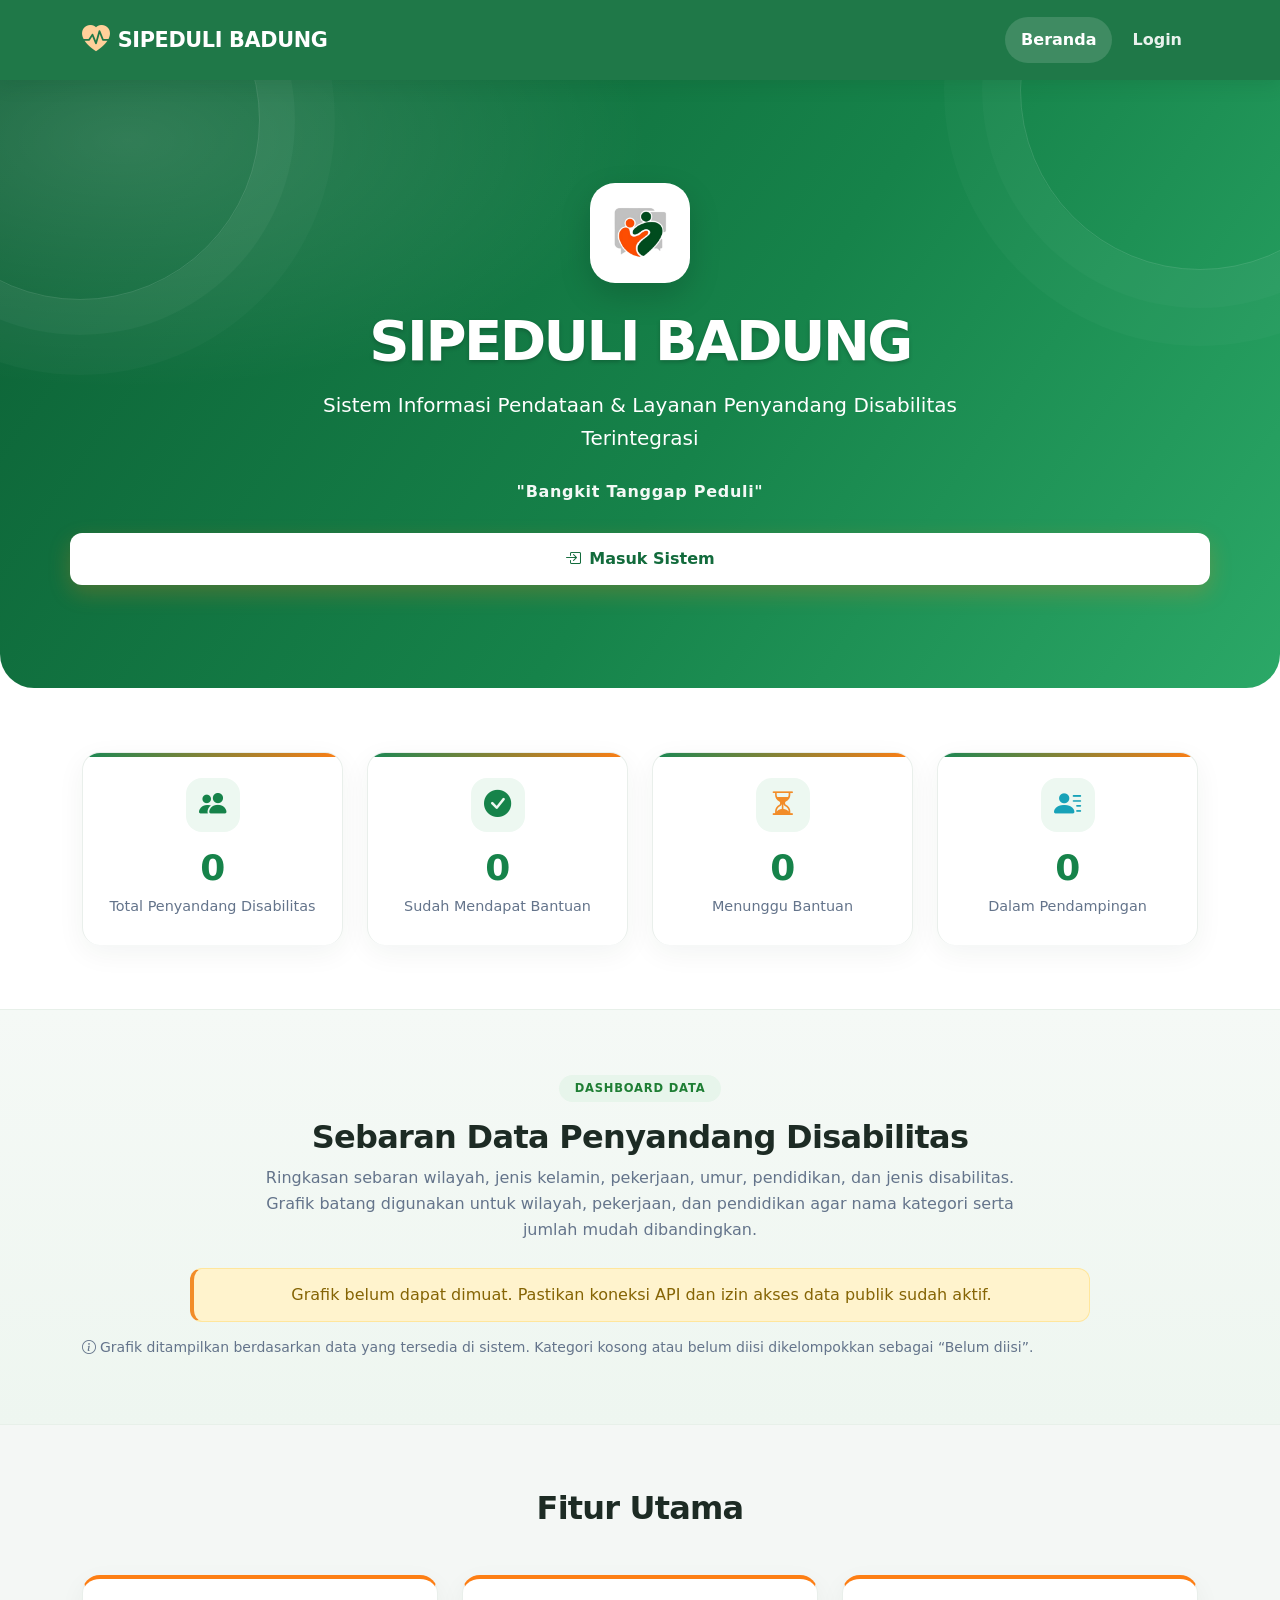
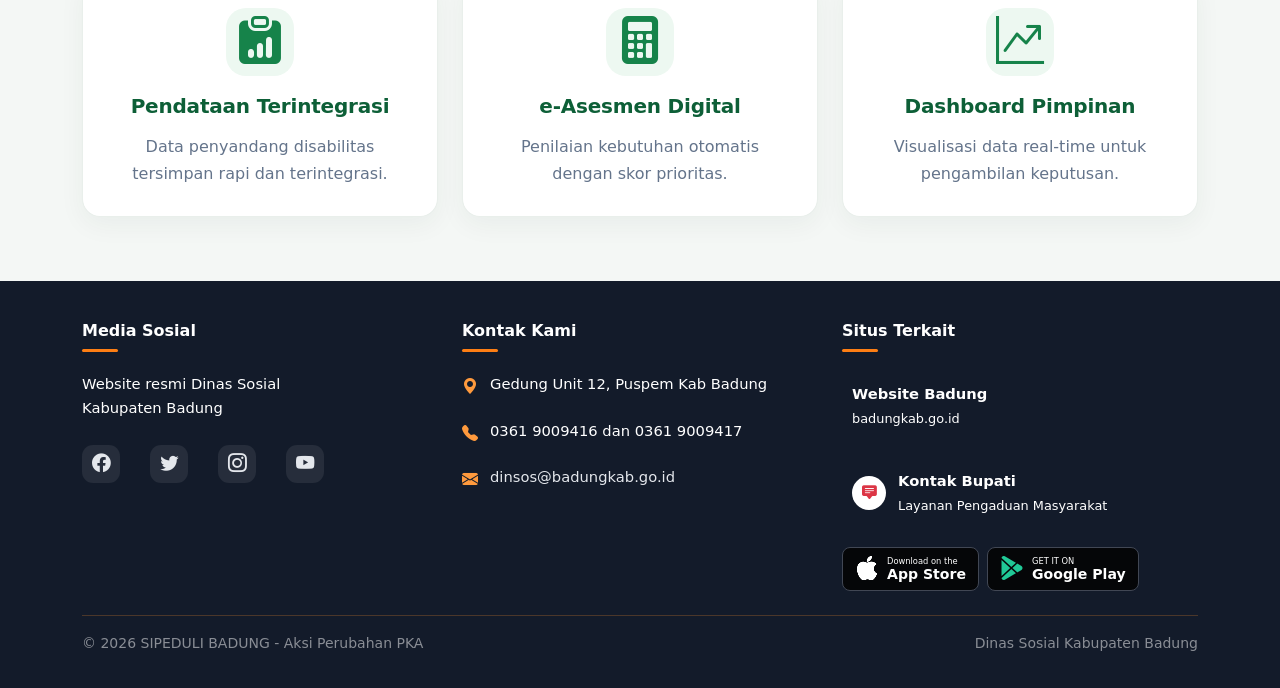
==== index.html @ a9577198 "Add files via upload" ====
<!DOCTYPE html>
<html lang="id">
<head>
    <meta charset="UTF-8">
    <meta name="viewport" content="width=device-width, initial-scale=1.0">
    <title>SIPEDULI BADUNG - Beranda</title>
    <link href="https://cdn.jsdelivr.net/npm/bootstrap@5.3.0/dist/css/bootstrap.min.css" rel="stylesheet">
    <link href="https://cdn.jsdelivr.net/npm/bootstrap-icons@1.10.5/font/bootstrap-icons.css" rel="stylesheet">
    <link href="assets/css/style.css" rel="stylesheet">
    <style>
        .navbar { background-color: var(--primary-green) !important; padding: 15px 0; }
        .navbar-brand { font-weight: 700; color: white !important; font-size: 1.3rem; }
        .nav-link { color: rgba(255,255,255,0.9) !important; font-weight: 500; }
        .nav-link:hover { color: var(--primary-orange) !important; }
        .hero-section {
            background: linear-gradient(135deg, var(--primary-green) 0%, #20c997 100%);
            color: white; padding: 80px 0; border-bottom-right-radius: 50px; border-bottom-left-radius: 50px;
        }
        .hero-title { font-size: 2.5rem; font-weight: 800; text-shadow: 0 2px 4px rgba(0,0,0,0.1); }
        .btn-login-hero {
            background-color: var(--primary-orange); color: white; border: none;
            padding: 12px 35px; border-radius: 30px; font-weight: 700; font-size: 1.1rem;
            transition: all 0.3s ease; box-shadow: 0 4px 10px rgba(253, 126, 20, 0.3);
        }
        .btn-login-hero:hover {
            background-color: var(--dark-orange); transform: translateY(-3px);
            color: white; box-shadow: 0 8px 15px rgba(253, 126, 20, 0.4);
        }
        .stat-card {
            background: white; border-radius: 15px; padding: 30px 20px; text-align: center;
            box-shadow: 0 5px 20px rgba(0,0,0,0.05); transition: transform 0.3s ease;
            border-bottom: 4px solid var(--primary-green); height: 100%;
        }
        .stat-card:hover { transform: translateY(-5px); box-shadow: 0 10px 25px rgba(0,0,0,0.1); }
        .stat-icon { font-size: 2.5rem; margin-bottom: 15px; }
        .stat-number { font-size: 2rem; font-weight: 800; margin-bottom: 5px; }
        .stat-label { color: #6c757d; font-size: 0.9rem; font-weight: 500; }
        .feature-card {
            background: white; border-radius: 15px; padding: 30px; text-align: center;
            box-shadow: 0 5px 15px rgba(0,0,0,0.05); height: 100%;
            border-top: 5px solid var(--primary-orange); transition: transform 0.3s ease;
        }
        .feature-card:hover { transform: translateY(-5px); }
        .feature-icon { font-size: 3rem; color: var(--primary-green); margin-bottom: 20px; }
        .feature-title { font-weight: 700; color: var(--dark-green); margin-bottom: 15px; }
        footer { background-color: #151b27; color: #f8f9fa; padding: 34px 0 26px; text-align: left; }
        .site-footer h6 { font-weight: 800; font-size: 1rem; margin-bottom: 1.6rem; }
        .site-footer p, .site-footer a { color: #e4e7ec; font-size: .92rem; text-decoration: none; }
        .site-footer a:hover { color: #fd7e14; }
        .footer-social { display: flex; gap: 22px; align-items: center; margin-top: 24px; }
        .footer-social a { font-size: 1.15rem; }
        .footer-contact { display: flex; gap: 14px; align-items: flex-start; margin-bottom: 18px; }
        .footer-contact i { font-size: 1rem; min-width: 16px; margin-top: 2px; }
        .footer-related { display: flex; gap: 12px; align-items: center; margin-bottom: 18px; }
        .footer-related img { width: 34px; height: 34px; border-radius: 50%; object-fit: contain; background: white; }
        .footer-related strong { display: block; color: white; }
        .footer-related small { color: #d6d9df; }
        .store-badges { display: flex; gap: 8px; flex-wrap: wrap; margin-top: 20px; }
        .store-badge { display: inline-flex; align-items: center; gap: 8px; background: #050608; color: white !important; border-radius: 5px; padding: 7px 12px; line-height: 1.05; }
        .store-badge i { font-size: 1.5rem; }
        .store-badge small { display: block; font-size: .52rem; }
        .store-badge strong { font-size: .88rem; }
        @media (max-width: 767.98px) { .site-footer h6 { margin-bottom: 1rem; } .site-footer .footer-column { margin-bottom: 26px; } }

        /* Polesan visual landing page */
        :root { scroll-behavior: smooth; }
        body { background:#fff; color:#263238; font-family: Inter, "Segoe UI", system-ui, -apple-system, sans-serif; }
        .navbar { padding:12px 0; background:rgba(24,116,67,.97)!important; backdrop-filter: blur(12px); }
        .navbar .container { gap:1rem; }
        .navbar-brand { letter-spacing:-.35px; }
        .navbar .nav-link { border-radius:999px; padding:.6rem 1rem!important; transition:background .2s ease,color .2s ease; }
        .navbar .nav-link:hover,.navbar .nav-link.active { background:rgba(255,255,255,.14); color:#fff!important; }
        .hero-section { position:relative; isolation:isolate; overflow:hidden; padding:clamp(58px,8vw,100px) 0; border-radius:0 0 34px 34px; background:radial-gradient(circle at 12% 15%,rgba(255,255,255,.17),transparent 27%),radial-gradient(circle at 90% 80%,rgba(255,255,255,.13),transparent 24%),linear-gradient(125deg,#146c43 0%,#198754 52%,#24b886 100%); }
        .hero-section:after { content:""; position:absolute; z-index:-1; width:360px;height:360px;border:1px solid rgba(255,255,255,.13);border-radius:50%;right:-120px;top:-140px;box-shadow:0 0 0 35px rgba(255,255,255,.035),0 0 0 75px rgba(255,255,255,.025); }
        .hero-section .row { display:flex; flex-direction:column; align-items:center; }
        .hero-section img { width:100px!important;height:100px!important;object-fit:contain;background:#fff;border-radius:25px;padding:10px;box-shadow:0 12px 32px rgba(0,0,0,.16);margin-bottom:22px; }
        .hero-title { font-size:clamp(2rem,4.3vw,3.35rem);letter-spacing:-1.3px;line-height:1.12;margin-bottom:14px; }
        .hero-section .lead { max-width:720px;font-size:clamp(1rem,2vw,1.25rem);color:rgba(255,255,255,.92);margin-left:auto;margin-right:auto; }
        .hero-section .fst-bold { font-weight:700;letter-spacing:.7px;color:#fff;margin-bottom:28px!important; }
        .btn-login-hero { border-radius:12px;padding:13px 28px;font-size:1rem;box-shadow:0 8px 22px rgba(253,126,20,.24); }
        .stat-card { border:1px solid #e9efeb;border-bottom:0;border-radius:18px;padding:26px 18px;box-shadow:0 8px 28px rgba(23,55,37,.055);position:relative;overflow:hidden; }
        .stat-card:before { content:"";height:4px;position:absolute;inset:0 0 auto;background:linear-gradient(90deg,#198754,#fd7e14); }
        .stat-icon { display:inline-flex;align-items:center;justify-content:center;width:54px;height:54px;border-radius:16px;background:#edf8f1;font-size:1.7rem;margin-bottom:13px; }
        .stat-number { font-size:clamp(1.55rem,2.8vw,2.1rem);letter-spacing:-.5px; }
        section.py-5 { padding-top:clamp(2.8rem,5vw,4.4rem)!important;padding-bottom:clamp(2.8rem,5vw,4.4rem)!important; }
        #analitik-publik { background:linear-gradient(180deg,#f5f9f6 0%,#eef6f0 100%)!important;border-top:1px solid #e7f0e9;border-bottom:1px solid #e7f0e9; }
        #analitik-publik h2 { letter-spacing:-.7px; }
        #analitik-publik .card { border:1px solid #e7eee9!important;border-radius:18px!important;box-shadow:0 8px 26px rgba(28,65,42,.06)!important;transition:transform .2s ease,box-shadow .2s ease; }
        #analitik-publik .card:hover { transform:translateY(-3px);box-shadow:0 14px 32px rgba(28,65,42,.1)!important; }
        #analyticsStatus { border-radius:12px;padding:13px 18px; }
        .legend-row { display:flex;justify-content:space-between;align-items:flex-start;gap:12px;padding:8px 0;border-bottom:1px solid #f0f3f1;font-size:.88rem; }
        .legend-row:last-child { border-bottom:0; }
        .legend-label { display:flex;align-items:flex-start;gap:8px;min-width:0; }
        .legend-label i { display:inline-block;width:10px;height:10px;flex:0 0 10px;border-radius:3px;margin-top:5px; }
        .legend-label span { overflow-wrap:anywhere; }
        .legend-row strong { white-space:nowrap;color:#263b2e; }
        .legend-row strong small { color:#77837b;font-weight:500; }
        .donut-total { font-weight:800;color:#263b2e; }
        .feature-card { border:1px solid #e9efeb;border-top:4px solid #fd7e14;border-radius:18px;padding:30px 24px;box-shadow:0 8px 26px rgba(23,55,37,.05);transition:transform .22s ease,box-shadow .22s ease; }
        .feature-card:hover { transform:translateY(-5px);box-shadow:0 14px 32px rgba(23,55,37,.1); }
        .feature-icon { display:inline-flex;align-items:center;justify-content:center;width:68px;height:68px;border-radius:20px;background:#edf8f1;font-size:2.2rem;margin-bottom:18px; }
        .feature-title { letter-spacing:-.2px; }
        .site-footer { background:#151b27;padding:48px 0 24px; }
        .site-footer h6 { position:relative;padding-bottom:12px;margin-bottom:20px; }
        .site-footer h6:after { content:"";position:absolute;left:0;bottom:0;width:36px;height:3px;border-radius:3px;background:#fd7e14; }
        .footer-social a { display:inline-flex;align-items:center;justify-content:center;width:38px;height:38px;border-radius:11px;background:rgba(255,255,255,.08);transition:background .2s,transform .2s; }
        .footer-social a:hover { background:#198754;color:#fff;transform:translateY(-2px); }
        .footer-contact { gap:12px; }
        .footer-contact i { color:#ff9a3d; }
        .footer-related { border-radius:12px;padding:8px;transition:background .2s; }
        .footer-related:hover { background:rgba(255,255,255,.07); }
        .store-badge { border:1px solid #414754;border-radius:8px;padding:8px 12px;transition:transform .2s; }
        .store-badge:hover { transform:translateY(-2px);color:#fff!important; }
        @media (max-width:767.98px) {
          .hero-section { border-radius:0 0 24px 24px; }
          .hero-title { letter-spacing:-.7px; }
          .stat-card { padding:20px 12px; border-radius:15px; }
          .stat-icon { width:44px;height:44px;border-radius:13px;font-size:1.45rem;margin-bottom:10px; }
          .stat-label { font-size:.78rem;line-height:1.35; }
          #analitik-publik .card .card-body { padding:1.15rem!important; }
          .site-footer .footer-column { margin-bottom:10px; }
        }
        @media (prefers-reduced-motion: reduce) { *,*:before,*:after { scroll-behavior:auto!important;transition:none!important; } }
    </style>
</head>
<body>
    <nav class="navbar navbar-expand-lg navbar-dark shadow-sm sticky-top">
        <div class="container">
            <a class="navbar-brand d-flex align-items-center" href="index.html">
                <i class="bi bi-heart-pulse-fill me-2 fs-3"></i>SIPEDULI BADUNG
            </a>
            <button class="navbar-toggler" type="button" data-bs-toggle="collapse" data-bs-target="#navbarNav">
                <span class="navbar-toggler-icon"></span>
            </button>
            <div class="collapse navbar-collapse justify-content-end" id="navbarNav">
                <ul class="navbar-nav">
                    <li class="nav-item"><a class="nav-link active" href="index.html">Beranda</a></li>
                    <li class="nav-item"><a class="nav-link" href="login.html">Login</a></li>
                </ul>
            </div>
        </div>
    </nav>
    <section class="hero-section text-center">
        <div class="container">
            <div class="row justify-content-center">
<img src="assets/img/sipeduli-logo.png" alt="Logo" style="width: 90px; height: 80px;">
                    <h1 class="hero-title">SIPEDULI BADUNG</h1>
                    <p class="lead mb-4">Sistem Informasi Pendataan & Layanan Penyandang Disabilitas Terintegrasi</p>
                    <p class="mb-5 fst-bold">"Bangkit Tanggap Peduli"</p>
                    <a href="login.html" class="btn btn-login-hero btn-lg">
                        <i class="bi bi-box-arrow-in-right me-2"></i>Masuk Sistem
                    </a>
                </div>
            </div>
        </div>
    </section>

    <section class="py-5">
        <div class="container">
            <div class="row g-4 justify-content-center">
                <div class="col-md-3 col-6">
                    <div class="stat-card">
                        <div class="stat-icon text-success"><i class="bi bi-people-fill"></i></div>
                        <div class="stat-number text-success" id="statTotal">0</div>
                        <div class="stat-label">Total Penyandang Disabilitas</div>
                    </div>
                </div>
                <div class="col-md-3 col-6">
                    <div class="stat-card">
                        <div class="stat-icon text-primary"><i class="bi bi-check-circle-fill"></i></div>
                        <div class="stat-number text-primary" id="statBantuan">0</div>
                        <div class="stat-label">Sudah Mendapat Bantuan</div>
                    </div>
                </div>
                <div class="col-md-3 col-6">
                    <div class="stat-card">
                        <div class="stat-icon text-warning"><i class="bi bi-hourglass-split"></i></div>
                        <div class="stat-number text-warning" id="statMenunggu">0</div>
                        <div class="stat-label">Menunggu Bantuan</div>
                    </div>
                </div>
                <div class="col-md-3 col-6">
                    <div class="stat-card">
                        <div class="stat-icon text-info"><i class="bi bi-person-lines-fill"></i></div>
                        <div class="stat-number text-info" id="statPendampingan">0</div>
                        <div class="stat-label">Dalam Pendampingan</div>
                    </div>
                </div>
            </div>
        </div>
    </section>


    <section class="py-5" id="analitik-publik" style="background:#f5f8f6;">
      <div class="container">
        <div class="text-center mb-4">
          <span class="badge rounded-pill px-3 py-2" style="background:#e7f5eb;color:#1e7e34;">DASHBOARD DATA</span>
          <h2 class="fw-bold mt-3" style="color:var(--dark-green);">Sebaran Data Penyandang Disabilitas</h2>
          <p class="text-muted mx-auto" style="max-width:760px;">Ringkasan sebaran wilayah, jenis kelamin, pekerjaan, umur, pendidikan, dan jenis disabilitas. Grafik batang digunakan untuk wilayah, pekerjaan, dan pendidikan agar nama kategori serta jumlah mudah dibandingkan.</p>
        </div>
        <div id="analyticsStatus" class="alert alert-light border text-center">Memuat analitik data...</div>
        <div class="row g-4" id="analyticsCharts"></div>
        <p class="small text-muted mt-3 mb-0"><i class="bi bi-info-circle me-1"></i>Grafik ditampilkan berdasarkan data yang tersedia di sistem. Kategori kosong atau belum diisi dikelompokkan sebagai “Belum diisi”.</p>
      </div>
    </section>

    <section class="py-5 bg-light">
        <div class="container">
            <h2 class="text-center fw-bold mb-5" style="color: var(--dark-green);">Fitur Utama</h2>
            <div class="row g-4">
                <div class="col-md-4">
                    <div class="feature-card">
                        <div class="feature-icon"><i class="bi bi-clipboard-data-fill"></i></div>
                        <h5 class="feature-title">Pendataan Terintegrasi</h5>
                        <p class="text-muted">Data penyandang disabilitas tersimpan rapi dan terintegrasi.</p>
                    </div>
                </div>
                <div class="col-md-4">
                    <div class="feature-card">
                        <div class="feature-icon"><i class="bi bi-calculator-fill"></i></div>
                        <h5 class="feature-title">e-Asesmen Digital</h5>
                        <p class="text-muted">Penilaian kebutuhan otomatis dengan skor prioritas.</p>
                    </div>
                </div>
                <div class="col-md-4">
                    <div class="feature-card">
                        <div class="feature-icon"><i class="bi bi-graph-up-arrow"></i></div>
                        <h5 class="feature-title">Dashboard Pimpinan</h5>
                        <p class="text-muted">Visualisasi data real-time untuk pengambilan keputusan.</p>
                    </div>
                </div>
            </div>
        </div>
    </section>

    <footer class="site-footer">
        <div class="container">
            <div class="row g-4">
                <div class="col-md-4 footer-column">
                    <h6>Media Sosial</h6>
                    <p class="mb-0">Website resmi Dinas Sosial<br>Kabupaten Badung</p>
                    <div class="footer-social" aria-label="Media sosial">
                        <a href="https://www.facebook.com/" target="_blank" rel="noopener noreferrer" aria-label="Facebook"><i class="bi bi-facebook"></i></a>
                        <a href="https://twitter.com/" target="_blank" rel="noopener noreferrer" aria-label="Twitter"><i class="bi bi-twitter"></i></a>
                        <a href="https://www.instagram.com/" target="_blank" rel="noopener noreferrer" aria-label="Instagram"><i class="bi bi-instagram"></i></a>
                        <a href="https://www.youtube.com/" target="_blank" rel="noopener noreferrer" aria-label="YouTube"><i class="bi bi-youtube"></i></a>
                    </div>
                </div>
                <div class="col-md-4 footer-column">
                    <h6>Kontak Kami</h6>
                    <div class="footer-contact"><i class="bi bi-geo-alt-fill"></i><p class="mb-0">Gedung Unit 12, Puspem Kab Badung</p></div>
                    <div class="footer-contact"><i class="bi bi-telephone-fill"></i><p class="mb-0">0361 9009416 dan 0361 9009417</p></div>
                    <div class="footer-contact"><i class="bi bi-envelope-fill"></i><p class="mb-0"><a href="mailto:dinsos@badungkab.go.id">dinsos@badungkab.go.id</a></p></div>
                </div>
                <div class="col-md-4 footer-column">
                    <h6>Situs Terkait</h6>
                    <a class="footer-related" href="https://badungkab.go.id" target="_blank" rel="noopener noreferrer">
                        <img src="https://badungkab.go.id/favicon.ico" alt="Logo Website Badung" onerror="this.style.display='none'">
                        <span><strong>Website Badung</strong><small>badungkab.go.id</small></span>
                    </a>
                    <a class="footer-related" href="https://badungkab.go.id" target="_blank" rel="noopener noreferrer">
                        <span class="d-inline-flex align-items-center justify-content-center" style="width:34px;height:34px;border-radius:50%;background:#fff;color:#dc3545;"><i class="bi bi-chat-square-text-fill"></i></span>
                        <span><strong>Kontak Bupati</strong><small>Layanan Pengaduan Masyarakat</small></span>
                    </a>
                    <div class="store-badges" aria-label="Unduh aplikasi">
                        <a class="store-badge" href="https://www.apple.com/app-store/" target="_blank" rel="noopener noreferrer"><i class="bi bi-apple"></i><span><small>Download on the</small><strong>App Store</strong></span></a>
                        <a class="store-badge" href="https://play.google.com/store" target="_blank" rel="noopener noreferrer"><i class="bi bi-google-play" style="color:#20c997;"></i><span><small>GET IT ON</small><strong>Google Play</strong></span></a>
                    </div>
                </div>
            </div>
            <hr class="border-secondary mt-4 mb-3">
            <div class="d-flex flex-column flex-sm-row justify-content-between gap-2">
                <small class="text-white-50">&copy; 2026 SIPEDULI BADUNG - Aksi Perubahan PKA</small>
                <small class="text-white-50">Dinas Sosial Kabupaten Badung</small>
            </div>
        </div>
    </footer>

    <script src="https://cdn.jsdelivr.net/npm/bootstrap@5.3.0/dist/js/bootstrap.bundle.min.js"></script>
    <script src="https://cdn.jsdelivr.net/npm/chart.js@4.4.3/dist/chart.umd.min.js"></script>
    <script src="assets/js/helper.js"></script>
    <script>
        async function loadStatistics() {
            try {
                if (typeof getStats !== 'function') {
                    console.warn('Fungsi getStats belum tersedia');
                    return;
                }
                
                const result = await getStats();
                console.log('Hasil stats:', result);
                
                if (result && result.success && result.data) {
                    document.getElementById('statTotal').textContent = result.data.totalDisabilitas || 0;
                    document.getElementById('statBantuan').textContent = result.data.sudahBantuan || 0;
                    document.getElementById('statMenunggu').textContent = result.data.menungguBantuan || 0;
                    document.getElementById('statPendampingan').textContent = result.data.dalamPendampingan || 0;
                }
            } catch (error) {
                console.error('Error loading statistics:', error);
            }
        }


        const analyticsCharts = [];
        const chartColors = ['#28a745','#fd7e14','#0d6efd','#20c997','#6f42c1','#dc3545','#ffc107','#17a2b8','#6c757d','#198754','#e83e8c','#795548'];
        const fieldValue = (row, keys) => {
            if (!Array.isArray(keys)) keys = [keys];
            for (const key of keys) {
                const found = Object.keys(row || {}).find(k => k.toLowerCase() === key.toLowerCase());
                if (found && row[found] !== null && row[found] !== undefined && String(row[found]).trim() !== '') return row[found];
            }
            return '';
        };
        const cleanLabel = (value) => String(value || '').trim() || 'Belum diisi';
        function ageGroup(row) {
            let age = Number(fieldValue(row, ['umur','usia']));
            if (!age) {
                const dob = fieldValue(row, ['tgl_lahir','tanggal_lahir','tanggal lahir']);
                if (dob) { const d = new Date(dob); if (!isNaN(d)) age = Math.floor((Date.now()-d.getTime())/31557600000); }
            }
            if (!age || age < 0 || age > 120) return 'Belum diisi';
            if (age <= 5) return '0–5 tahun';
            if (age <= 12) return '6–12 tahun';
            if (age <= 17) return '13–17 tahun';
            if (age <= 59) return '18–59 tahun';
            return '60 tahun ke atas';
        }
        function renderDonut(title, rows, key, id, limit=0) {
            const counts = {};
            rows.forEach(row => {
                let label = key === '__age' ? ageGroup(row) : cleanLabel(fieldValue(row, key === 'jenis_disabilitas_uu' ? ['jenis_disabilitas_uu','jenis_disabilitas','jenis_disabilitas_suket'] : key));
                counts[label] = (counts[label] || 0) + 1;
            });
            let entries = Object.entries(counts).sort((a,b)=>b[1]-a[1]);
            if (limit && entries.length > limit) {
                const rest = entries.slice(limit).reduce((sum,item)=>sum+item[1],0);
                entries = entries.slice(0,limit);
                entries.push(['Lainnya',rest]);
            }
            if (!entries.length) entries=[['Belum ada data',0]];
            const total = entries.reduce((s,e)=>s+e[1],0);
            const card = document.createElement('div');
            card.className='col-xl-6 col-lg-6 col-12';
            card.innerHTML=`<div class="card h-100 border-0 shadow-sm" style="border-radius:16px;"><div class="card-body p-4">
              <h5 class="fw-bold mb-3" style="color:#1e7e34;">${title}</h5>
              <div class="d-flex flex-column flex-md-row align-items-center gap-3">
                <div style="width:100%;max-width:230px;position:relative;flex:0 0 45%;"><canvas id="${id}" aria-label="Grafik ${title}"></canvas><div class="donut-total" id="${id}-total">${total.toLocaleString('id-ID')}<small>Total</small></div></div>
                <div class="chart-legend flex-grow-1 w-100" id="${id}-legend"></div>
              </div></div></div>`;
            document.getElementById('analyticsCharts').appendChild(card);
            const canvas=card.querySelector('canvas');
            const chart = new Chart(canvas,{type:'doughnut',data:{labels:entries.map(e=>e[0]),datasets:[{data:entries.map(e=>e[1]),backgroundColor:entries.map((_,i)=>chartColors[i%chartColors.length]),borderColor:'#fff',borderWidth:3,hoverOffset:5}]},options:{responsive:true,cutout:'66%',plugins:{legend:{display:false},tooltip:{callbacks:{label:(ctx)=>`${ctx.label}: ${ctx.raw.toLocaleString('id-ID')} orang (${total ? (ctx.raw/total*100).toFixed(1):0}%)`}}}}});
            analyticsCharts.push(chart);
            card.querySelector(`#${id}-legend`).innerHTML=entries.map((e,i)=>`<div class="legend-row"><span class="legend-label"><i style="background:${chartColors[i%chartColors.length]}"></i><span>${e[0]}</span></span><strong>${e[1].toLocaleString('id-ID')} <small>(${total?(e[1]/total*100).toFixed(1):0}%)</small></strong></div>`).join('');
        }
        function renderBar(title, rows, key, id, limit=0) {
            const counts = {};
            rows.forEach(row => {
                const label = cleanLabel(fieldValue(row, key));
                counts[label] = (counts[label] || 0) + 1;
            });
            let entries = Object.entries(counts).sort((a,b)=>b[1]-a[1]);
            if (limit && entries.length > limit) {
                const rest = entries.slice(limit).reduce((sum,item)=>sum+item[1],0);
                entries = entries.slice(0,limit);
                entries.push(['Lainnya',rest]);
            }
            if (!entries.length) entries=[['Belum ada data',0]];
            const total = entries.reduce((sum,e)=>sum+e[1],0);
            const max = Math.max(1,...entries.map(e=>e[1]));
            const escapeHtml = value => String(value).replace(/[&<>"']/g, ch => ({'&':'&amp;','<':'&lt;','>':'&gt;','"':'&quot;',"'":'&#39;'}[ch]));
            const card = document.createElement('div');
            card.className='col-xl-6 col-lg-6 col-12';
            card.innerHTML = `<div class="card h-100 border-0 shadow-sm" style="border-radius:16px;"><div class="card-body p-4">
              <h5 class="fw-bold mb-1" style="color:#1e7e34;">${title}</h5>
              <div class="small text-muted mb-3">Total: <strong>${total.toLocaleString('id-ID')} orang</strong></div>
              <div class="d-flex flex-column gap-3">${entries.map((e,i)=>`<div>
                <div class="d-flex justify-content-between align-items-start gap-3 mb-1"><span style="font-size:.93rem;overflow-wrap:anywhere;">${escapeHtml(e[0])}</span><strong class="text-nowrap">${e[1].toLocaleString('id-ID')} <small class="text-muted">(${total?(e[1]/total*100).toFixed(1):0}%)</small></strong></div>
                <div class="progress" role="img" aria-label="${escapeHtml(e[0])}: ${e[1]} orang" style="height:10px;background:#e9efeb;border-radius:8px;"><div class="progress-bar" style="width:${e[1]/max*100}%;background:${chartColors[i%chartColors.length]};border-radius:8px;"></div></div>
              </div>`).join('')}</div></div></div>`;
            document.getElementById('analyticsCharts').appendChild(card);
        }

        async function loadPublicAnalytics() {
            const status=document.getElementById('analyticsStatus');
            try {
                if (typeof getDisabilitas !== 'function') throw new Error('Fungsi pengambilan data belum tersedia.');
                const result=await getDisabilitas();
                if (!result || !result.success) throw new Error(result?.message || 'Data belum dapat dimuat.');
                let rows=Array.isArray(result.data)?result.data:(result.data?.data || result.data?.records || []);
                if (!Array.isArray(rows)) rows=[];
                status.className='alert alert-light border text-center';
                status.textContent=`Analitik diperbarui dari ${rows.length.toLocaleString('id-ID')} data penyandang disabilitas.`;
                const specs=[
                  {title:'Sebaran per Kecamatan',key:'kecamatan',type:'bar',limit:0},
                  {title:'Sebaran per Desa/Kelurahan',key:'desa',type:'bar',limit:12},
                  {title:'Berdasarkan Jenis Kelamin',key:'jenis_kelamin',type:'donut',aliases:['jenis_kelamin','jenis kelamin'],limit:0},
                  {title:'Berdasarkan Pekerjaan',key:'pekerjaan',type:'bar',limit:10},
                  {title:'Berdasarkan Kelompok Umur',key:'__age',type:'donut',limit:0},
                  {title:'Berdasarkan Pendidikan',key:'pendidikan',type:'bar',limit:0},
                  {title:'Berdasarkan Jenis Disabilitas',key:'jenis_disabilitas_uu',type:'donut',aliases:['jenis_disabilitas_uu','jenis_disabilitas','jenis disabilitas'],limit:0}
                ];
                specs.forEach((spec,i)=>{
                  if (spec.type==='bar') renderBar(spec.title,rows,spec.key,`publicBar${i}`,spec.limit);
                  else renderDonut(spec.title,rows,spec.aliases || spec.key,`publicDonut${i}`,spec.limit);
                });
                if (!rows.length) status.textContent='Belum ada data untuk ditampilkan pada grafik.';
            } catch(error) {
                console.error('Gagal memuat analitik publik:',error);
                status.className='alert alert-warning text-center';
                status.textContent='Grafik belum dapat dimuat. Pastikan koneksi API dan izin akses data publik sudah aktif.';
            }
        }
        document.addEventListener('DOMContentLoaded', () => { loadStatistics(); loadPublicAnalytics(); });
    </script>
</body>
</html>
---- assets/css/style.css ----
/* ============================================
SIPEDULI BADUNG - STYLESHEET
Tema: Hijau, Orange, Putih, Abu-abu
============================================ */

:root {
    --primary-green: #28a745;
    --dark-green: #1e7e34;
    --light-green: rgba(40, 167, 69, 0.1);
    --primary-orange: #fd7e14;
    --dark-orange: #e56b00;
    --light-orange: rgba(253, 126, 20, 0.1);
    --white: #ffffff;
    --gray: #6c757d;
    --light-gray: #f8f9fa;
    --dark-gray: #343a40;
    --text-dark: #212529;
    --text-muted: #6c757d;
}

* {
    margin: 0;
    padding: 0;
    box-sizing: border-box;
}

body {
    font-family: 'Segoe UI', Tahoma, Geneva, Verdana, sans-serif;
    background-color: var(--light-gray);
    color: var(--text-dark);
    line-height: 1.6;
}

/* ============================================
NAVBAR & SIDEBAR
============================================ */

.bg-primary {
    background: linear-gradient(135deg, var(--primary-green) 0%, var(--dark-green) 100%) !important;
}

.bg-secondary {
    background: linear-gradient(135deg, var(--primary-orange) 0%, var(--dark-orange) 100%) !important;
}

.bg-success {
    background-color: var(--primary-green) !important;
}

.bg-warning {
    background-color: var(--primary-orange) !important;
}

.bg-light {
    background-color: var(--light-gray) !important;
}

.bg-white {
    background-color: var(--white) !important;
}

.sidebar {
    position: fixed;
    top: 0;
    left: 0;
    width: 260px;
    height: 100vh;
    background: linear-gradient(180deg, var(--primary-green) 0%, var(--dark-green) 100%);
    z-index: 1000;
    overflow-y: auto;
    box-shadow: 4px 0 10px rgba(0, 0, 0, 0.1);
}

.sidebar-header {
    background: linear-gradient(135deg, var(--primary-orange) 0%, var(--dark-orange) 100%);
    border-bottom: 3px solid var(--white);
    padding: 20px;
}

.sidebar-header h6,
.sidebar-header small {
    color: var(--white) !important;
}

.nav-link-sidebar {
    display: flex;
    align-items: center;
    padding: 12px 20px;
    color: rgba(255, 255, 255, 0.9) !important;
    text-decoration: none;
    transition: all 0.3s ease;
    border-left: 4px solid transparent;
    font-weight: 500;
}

.nav-link-sidebar:hover {
    background: rgba(255, 255, 255, 0.15);
    color: var(--white) !important;
    border-left-color: var(--primary-orange);
}

.nav-link-sidebar.active {
    background: linear-gradient(90deg, var(--primary-orange) 0%, var(--dark-orange) 100%);
    color: var(--white) !important;
    border-left-color: var(--white);
    font-weight: 600;
}

.main-content {
    margin-left: 260px;
    min-height: 100vh;
}

.top-navbar {
    background: var(--white);
    min-height: 60px;
    position: sticky;
    top: 0;
    z-index: 100;
    box-shadow: 0 2px 10px rgba(0, 0, 0, 0.05);
    border-bottom: 3px solid var(--primary-green);
}

.top-navbar h5 {
    color: var(--dark-green) !important;
}

.content-area {
    padding: 30px;
}

/* ============================================
HERO SECTION
============================================ */

.hero-section {
    background: linear-gradient(135deg, var(--primary-green) 0%, var(--dark-green) 100%);
    position: relative;
    overflow: hidden;
    color: var(--white);
}

.hero-section h1,
.hero-section .hero-title {
    color: var(--white) !important;
    font-weight: 800;
    text-shadow: 0 2px 4px rgba(0, 0, 0, 0.2);
}

.hero-section p {
    color: rgba(255, 255, 255, 0.95) !important;
}

.hero-section .lead {
    color: var(--white) !important;
    font-size: 1.25rem;
}

/* ============================================
STAT CARDS
============================================ */

.stat-card {
    background: var(--white);
    border-radius: 12px;
    transition: all 0.3s ease;
    border-top: 4px solid var(--primary-green);
    box-shadow: 0 4px 12px rgba(0, 0, 0, 0.08);
    padding: 20px;
}

.stat-card:hover {
    transform: translateY(-8px);
    box-shadow: 0 12px 24px rgba(0, 0, 0, 0.15);
}

.stat-card h2,
.stat-card .stat-number {
    color: var(--primary-green) !important;
    font-weight: 800;
    font-size: 2rem;
}

.stat-card p,
.stat-card .stat-label {
    color: var(--text-muted) !important;
    font-size: 0.9rem;
    font-weight: 500;
}

.stat-card-dash {
    background: var(--white);
    border-left: 5px solid var(--primary-green);
    transition: all 0.3s ease;
    box-shadow: 0 4px 12px rgba(0, 0, 0, 0.08);
}

.stat-card-dash:hover {
    transform: translateY(-3px);
    box-shadow: 0 8px 20px rgba(0, 0, 0, 0.12);
}

.stat-card-dash h4 {
    color: var(--text-dark) !important;
    font-weight: 700;
}

.stat-card-dash small {
    color: var(--text-muted) !important;
}

/* ============================================
FEATURE CARDS
============================================ */

.feature-card {
    background: var(--white);
    border-radius: 12px;
    transition: all 0.3s ease;
    border-top: 5px solid var(--primary-orange);
    box-shadow: 0 4px 12px rgba(0, 0, 0, 0.08);
    padding: 30px;
}

.feature-card:hover {
    transform: translateY(-8px);
    box-shadow: 0 12px 24px rgba(0, 0, 0, 0.15);
    border-top-color: var(--primary-green);
}

.feature-card h5,
.feature-card .feature-title {
    color: var(--dark-green) !important;
    font-weight: 700;
}

.feature-card p {
    color: var(--text-muted) !important;
}

.feature-card i,
.feature-card .feature-icon {
    color: var(--primary-green) !important;
    font-size: 3rem;
}

/* ============================================
BUTTONS
============================================ */

.btn-primary,
.btn-maroon {
    background: linear-gradient(135deg, var(--primary-green) 0%, var(--dark-green) 100%);
    color: var(--white) !important;
    border: none;
    transition: all 0.3s ease;
}

.btn-primary:hover,
.btn-maroon:hover {
    background: linear-gradient(135deg, var(--dark-green) 0%, var(--primary-green) 100%);
    color: var(--white) !important;
    transform: translateY(-2px);
    box-shadow: 0 4px 12px rgba(40, 167, 69, 0.4);
}

.btn-secondary,
.btn-navy {
    background: linear-gradient(135deg, var(--primary-orange) 0%, var(--dark-orange) 100%);
    color: var(--white) !important;
    border: none;
    transition: all 0.3s ease;
}

.btn-secondary:hover,
.btn-navy:hover {
    background: linear-gradient(135deg, var(--dark-orange) 0%, var(--primary-orange) 100%);
    color: var(--white) !important;
    transform: translateY(-2px);
    box-shadow: 0 4px 12px rgba(253, 126, 20, 0.4);
}

.btn-light {
    background: var(--white);
    color: var(--primary-green) !important;
    border: none;
    font-weight: 700;
}

.btn-light:hover {
    background: var(--light-gray);
    color: var(--dark-green) !important;
}

/* ============================================
LOGIN PAGE
============================================ */

.bg-login {
    background: linear-gradient(135deg, var(--primary-green) 0%, var(--dark-green) 100%);
    min-height: 100vh;
}

.login-card {
    background: var(--white);
    border-radius: 15px;
    box-shadow: 0 10px 40px rgba(0, 0, 0, 0.2);
    border-top: 5px solid var(--primary-orange);
    padding: 40px;
}

.login-card h3 {
    color: var(--dark-green) !important;
    font-weight: 700;
}

.login-card p {
    color: var(--text-muted) !important;
}

.login-card label {
    color: var(--text-dark) !important;
    font-weight: 600;
}

.login-icon {
    width: 100px;
    height: 100px;
    background: linear-gradient(135deg, var(--light-green) 0%, var(--light-orange) 100%);
    border-radius: 50%;
    display: inline-flex;
    align-items: center;
    justify-content: center;
    margin-bottom: 20px;
    border: 3px solid var(--primary-orange);
}

.login-icon i {
    font-size: 3rem;
    color: var(--primary-green) !important;
}

/* ============================================
TABLES
============================================ */

.table thead {
    background: linear-gradient(135deg, var(--primary-green) 0%, var(--dark-green) 100%);
    color: var(--white) !important;
}

.table thead th {
    color: var(--white) !important;
    font-weight: 600;
    border: none;
}

.table-hover tbody tr:hover {
    background-color: var(--light-green);
}

.table td {
    color: var(--text-dark) !important;
    vertical-align: middle;
}

/* ============================================
CARDS
============================================ */

.card {
    border: none;
    border-radius: 12px;
    box-shadow: 0 4px 12px rgba(0, 0, 0, 0.08);
    background: var(--white);
}

.card-header {
    background: linear-gradient(135deg, var(--primary-green) 0%, var(--dark-green) 100%);
    color: var(--white) !important;
    border-bottom: 3px solid var(--primary-orange);
    font-weight: 600;
    padding: 15px 20px;
}

.card-header h5,
.card-header h6 {
    color: var(--white) !important;
}

.card-body {
    color: var(--text-dark) !important;
}

.card-body p,
.card-body small {
    color: var(--text-muted) !important;
}

.card-footer {
    background: var(--white);
    border-top: 1px solid #dee2e6;
    color: var(--text-muted) !important;
}

/* ============================================
FORMS
============================================ */

.form-label {
    color: var(--text-dark) !important;
    font-weight: 600;
}

.form-control,
.form-select {
    border: 2px solid #dee2e6;
    border-radius: 8px;
    color: var(--text-dark) !important;
}

.form-control:focus,
.form-select:focus {
    border-color: var(--primary-green);
    box-shadow: 0 0 0 0.25rem rgba(40, 167, 69, 0.25);
}

/* ============================================
TEXT COLORS
============================================ */

.text-primary {
    color: var(--primary-green) !important;
}

.text-secondary {
    color: var(--primary-orange) !important;
}

.text-success {
    color: var(--primary-green) !important;
}

.text-warning {
    color: var(--primary-orange) !important;
}

.text-info {
    color: #17a2b8 !important;
}

.text-danger {
    color: #dc3545 !important;
}

.text-dark {
    color: var(--text-dark) !important;
}

.text-muted {
    color: var(--text-muted) !important;
}

.text-white {
    color: var(--white) !important;
}

.text-maroon {
    color: var(--primary-green) !important;
}

.text-navy {
    color: var(--dark-green) !important;
}

/* ============================================
FOOTER
============================================ */

footer {
    background: linear-gradient(135deg, var(--dark-green) 0%, var(--primary-green) 100%);
    color: var(--white) !important;
    padding: 30px 0;
    text-align: center;
}

footer p,
footer small {
    color: var(--white) !important;
}

footer .opacity-75 {
    opacity: 0.85 !important;
}

/* ============================================
RESPONSIVE
============================================ */

@media (max-width: 991px) {
    .sidebar {
        transform: translateX(-100%);
    }
    .sidebar.show {
        transform: translateX(0);
    }
    .main-content {
        margin-left: 0;
    }
}

/* ============================================
ANIMATIONS
============================================ */

@keyframes fadeIn {
    from { opacity: 0; transform: translateY(20px); }
    to { opacity: 1; transform: translateY(0); }
}

.card, .stat-card, .feature-card {
    animation: fadeIn 0.5s ease;
}

/* ============================================
SCROLLBAR
============================================ */

::-webkit-scrollbar {
    width: 10px;
}

::-webkit-scrollbar-track {
    background: var(--light-gray);
}

::-webkit-scrollbar-thumb {
    background: linear-gradient(180deg, var(--primary-green) 0%, var(--primary-orange) 100%);
    border-radius: 5px;
}

/* ============================================
BADGES
============================================ */

.badge {
    padding: 5px 10px;
    border-radius: 20px;
    font-weight: 500;
}

.badge.bg-success {
    background-color: var(--primary-green) !important;
}

.badge.bg-warning {
    background-color: var(--primary-orange) !important;
    color: var(--white) !important;
}

/* ============================================
ALERTS
============================================ */

.alert-success {
    background-color: var(--light-green);
    color: var(--dark-green) !important;
    border-left: 4px solid var(--primary-green);
}

.alert-danger {
    background-color: #f8d7da;
    color: #721c24 !important;
    border-left: 4px solid #dc3545;
}

.alert-warning {
    background-color: #fff3cd;
    color: #856404 !important;
    border-left: 4px solid var(--primary-orange);
}

/* ============================================
LIST GROUP
============================================ */

.list-group-item {
    border: none;
    border-bottom: 1px solid #dee2e6;
    color: var(--text-dark) !important;
}

.list-group-item strong {
    color: var(--dark-green) !important;
}

.list-group-item small {
    color: var(--text-muted) !important;
}

/* ============================================
PROGRESS BAR
============================================ */

.progress {
    background-color: var(--light-gray);
    border-radius: 10px;
    overflow: hidden;
}

.progress-bar {
    background: linear-gradient(90deg, var(--primary-green) 0%, var(--primary-orange) 100%);
}

/* ============================================
NAVBAR LINKS
============================================ */

.navbar-brand {
    color: var(--white) !important;
    font-weight: 700;
}

.navbar-brand small {
    color: rgba(255, 255, 255, 0.8) !important;
}

.nav-link {
    color: rgba(255, 255, 255, 0.9) !important;
    font-weight: 500;
}

.nav-link:hover,
.nav-link.active {
    color: var(--white) !important;
}

/* ============================================
SECTION HEADINGS
============================================ */

h1, h2, h3, h4, h5, h6 {
    color: var(--text-dark) !important;
}

.fw-bold {
    font-weight: 700 !important;
}

/* ============================================
UTILITY CLASSES
============================================ */

.bg-maroon {
    background: linear-gradient(135deg, var(--primary-green) 0%, var(--dark-green) 100%) !important;
}

.bg-navy {
    background: linear-gradient(135deg, var(--primary-orange) 0%, var(--dark-orange) 100%) !important;
}

.border-primary {
    border-color: var(--primary-green) !important;
}

.border-secondary {
    border-color: var(--primary-orange) !important;
}

.shadow-sm {
    box-shadow: 0 2px 8px rgba(0, 0, 0, 0.08) !important;
}

.rounded-pill {
    border-radius: 50rem !important;
}

.rounded-3 {
    border-radius: 0.5rem !important;
}
/* ============================================
   VISUAL REFRESH — SIPEDULI BADUNG
   Konsistensi tampilan seluruh halaman
============================================ */
:root {
  --primary-green:#16834a;
  --dark-green:#0d5f37;
  --light-green:#eaf6ee;
  --primary-orange:#f28c28;
  --dark-orange:#d96b12;
  --light-orange:#fff3e7;
  --white:#fff;
  --gray:#64748b;
  --light-gray:#f4f7f5;
  --dark-gray:#25332c;
  --text-dark:#1d2b24;
  --text-muted:#64748b;
  --ui-border:#e2eae5;
  --ui-shadow:0 8px 28px rgba(20,60,39,.07);
}
html { scroll-behavior:smooth; }
body { font-family:Inter,"Segoe UI",system-ui,-apple-system,sans-serif; background:#f5f8f6; color:#24342b; line-height:1.65; }
a { transition:color .2s ease,background-color .2s ease,transform .2s ease; }
img { max-width:100%; }
button,.btn { border-radius:10px; font-weight:650; transition:transform .2s ease,box-shadow .2s ease,background .2s ease; }
.btn:hover { transform:translateY(-1px); box-shadow:0 7px 18px rgba(20,70,42,.13); }
.bg-primary,.navbar.bg-primary { background:linear-gradient(115deg,#126b3c,#1c9654)!important; }
.navbar { background:linear-gradient(110deg,#105f37,#16834a)!important; padding:.8rem 0; box-shadow:0 4px 18px rgba(14,67,39,.15)!important; }
.navbar-brand { font-weight:800; letter-spacing:-.025em; }
.navbar-brand i { color:#ffd09a; }
.navbar .nav-link { font-weight:600; border-radius:8px; padding:.55rem .9rem!important; margin-left:.25rem; }
.navbar .nav-link:hover,.navbar .nav-link.active { background:rgba(255,255,255,.14); }
.hero-section { position:relative; isolation:isolate; overflow:hidden; padding:clamp(3.5rem,8vw,6.5rem) 0!important; background:radial-gradient(ellipse at 10% 10%,rgba(255,255,255,.15),transparent 32%),linear-gradient(125deg,#0c6035 0%,#16834a 56%,#2ba867 100%)!important; color:#fff; }
.hero-section:before,.hero-section:after { content:"";position:absolute;z-index:-1;border:1px solid rgba(255,255,255,.13);border-radius:50%;pointer-events:none; }
.hero-section:before { width:360px;height:360px;right:-100px;top:-170px;box-shadow:0 0 0 38px rgba(255,255,255,.025),0 0 0 76px rgba(255,255,255,.025); }
.hero-section:after { width:230px;height:230px;left:-100px;bottom:-145px; }
.hero-section img { display:block;object-fit:contain;width:96px!important;height:96px!important;padding:9px;background:#fff;border-radius:22px;box-shadow:0 10px 30px rgba(0,0,0,.14);margin:0 auto 1.2rem; }
.hero-section h1,.hero-section .hero-title { color:#fff!important;font-size:clamp(2.1rem,5vw,3.5rem);font-weight:850;letter-spacing:-.045em;line-height:1.12;margin:.35rem 0 1rem; }
.hero-section p { color:rgba(255,255,255,.88); }
.hero-section .lead { max-width:780px;margin:0 auto 1rem;font-size:clamp(1rem,2vw,1.25rem); }
.btn-login-hero { background:#fff!important;color:#126b3c!important;border:1px solid rgba(255,255,255,.8)!important;padding:.85rem 1.45rem;box-shadow:0 8px 24px rgba(0,0,0,.12); }
section.py-5 { padding-top:clamp(2.5rem,5vw,4.25rem)!important;padding-bottom:clamp(2.5rem,5vw,4.25rem)!important; }
section h2 { letter-spacing:-.025em; }
.stat-card,.stat-card-dash,.feature-card,.chart-card,.analytics-card,.card { border:1px solid var(--ui-border);border-radius:18px!important;background:#fff;box-shadow:var(--ui-shadow); }
.stat-card { height:100%;padding:1.6rem 1.1rem!important;transition:transform .2s ease,box-shadow .2s ease; }
.stat-card:hover,.stat-card-dash:hover,.feature-card:hover { transform:translateY(-4px);box-shadow:0 15px 34px rgba(20,60,39,.12); }
.stat-icon { display:inline-flex;align-items:center;justify-content:center;width:48px;height:48px;border-radius:15px;background:#eaf6ee;margin-bottom:.65rem;font-size:1.45rem; }
.stat-number { font-size:clamp(1.7rem,3vw,2.25rem)!important;font-weight:850;letter-spacing:-.04em;line-height:1.25; }
.stat-label { color:#66766c;font-size:.9rem;font-weight:600; }
.feature-card { height:100%;padding:1.8rem!important;transition:transform .2s ease,box-shadow .2s ease; }
.feature-icon { display:flex;align-items:center;justify-content:center;width:54px;height:54px;border-radius:16px;background:linear-gradient(135deg,#e8f6ed,#fff3e7);color:#16834a;font-size:1.55rem;margin-bottom:1.1rem; }
.feature-title { font-weight:750;letter-spacing:-.015em;margin-bottom:.55rem; }
.feature-card p { margin-bottom:0;line-height:1.7; }
.container { width:100%; }
/* Analytics cards and legends */
#analitik-publik { background:linear-gradient(180deg,#f1f8f3,#f8faf8)!important; }
#analitik-publik .badge { font-weight:750;letter-spacing:.07em;font-size:.72rem; }
#analyticsStatus { max-width:900px;margin:0 auto 1.4rem;border-radius:12px;padding:1rem 1.2rem; }
#analyticsCharts > [class*="col"] { display:flex; }
#analyticsCharts .card,#analyticsCharts .chart-card { width:100%;height:100%;overflow:hidden; }
#analyticsCharts .card-header { background:#fff;border-bottom:1px solid #edf1ee;padding:1.1rem 1.25rem;font-weight:750; }
#analyticsCharts .card-body { padding:1.25rem; }
.chart-legend { max-height:300px;overflow:auto;scrollbar-width:thin; }
.legend-row { display:flex;align-items:flex-start;justify-content:space-between;gap:12px;padding:.55rem .1rem;border-bottom:1px solid #f0f3f1;font-size:.85rem; }
.legend-row:last-child { border-bottom:0; }
.legend-label { display:flex;align-items:flex-start;gap:8px;min-width:0; }
.legend-label>span { overflow-wrap:anywhere; }
.legend-label i { flex:0 0 10px;width:10px;height:10px;border-radius:3px;margin-top:.35rem; }
.legend-row strong { white-space:nowrap;color:#23392b;font-variant-numeric:tabular-nums; }
/* Internal pages */
.sidebar { background:linear-gradient(180deg,#126b3c 0%,#0b4e2c 100%);box-shadow:5px 0 24px rgba(16,64,38,.09); }
.sidebar-header { background:linear-gradient(135deg,#f28c28,#df7417);border-bottom:0;padding:22px 20px; }
.nav-link-sidebar { margin:3px 10px;padding:11px 14px;border-left:0;border-radius:10px;font-weight:600; }
.nav-link-sidebar:hover,.nav-link-sidebar.active { background:rgba(255,255,255,.15);border-left-color:transparent; }
.top-navbar { background:#fff!important;border-bottom:1px solid #e7ede9;box-shadow:0 4px 18px rgba(26,55,37,.04)!important;min-height:70px;padding:1rem 1.5rem; }
.top-navbar h5 { font-weight:800;letter-spacing:-.02em; }
.content-area { padding:clamp(1rem,3vw,2rem)!important; }
.content-area h1,.content-area h2,.content-area h3,.content-area h4 { letter-spacing:-.025em; }
.content-area .card { margin-bottom:1.25rem; }
.content-area .card-header { padding:1rem 1.25rem;background:#fff;border-bottom:1px solid #edf1ee;font-weight:750; }
.content-area .card-body { padding:1.25rem; }
.form-control,.form-select,textarea { border:1px solid #dce6df;border-radius:10px;padding:.68rem .85rem;min-height:42px; }
.form-control:focus,.form-select:focus,textarea:focus { border-color:#58a978;box-shadow:0 0 0 .22rem rgba(22,131,74,.12); }
.form-label { color:#34483b;font-weight:650;margin-bottom:.4rem; }
.btn-success,.btn-primary { background:#16834a!important;border-color:#16834a!important; }
.btn-warning { background:#f28c28!important;border-color:#f28c28!important;color:#fff!important; }
.table { --bs-table-bg:transparent;vertical-align:middle; }
.table thead th { background:#f0f7f2;color:#315640;font-size:.8rem;text-transform:uppercase;letter-spacing:.04em;border-bottom:1px solid #dfe9e2;padding:.85rem; }
.table tbody td { padding:.8rem .85rem;border-color:#edf1ee; }
.table tbody tr:hover { --bs-table-bg:#f8fbf9; }
.badge { font-weight:650;letter-spacing:.01em; }
.alert { border-radius:12px; }
.pagination .page-link { color:#16834a;border-color:#e0e9e3; }
.pagination .active>.page-link { background:#16834a;border-color:#16834a;color:#fff; }
.site-footer { background:#131b2a!important;color:#f4f7fb;padding:2.5rem 0 2rem!important; }
.site-footer h5,.site-footer h6 { color:#fff!important;font-weight:750;margin-bottom:1rem; }
.site-footer p,.site-footer a { color:#d7dee8; }
.site-footer a:hover { color:#ffbd78; }
.footer-contact { display:flex;align-items:flex-start;gap:12px;margin:.8rem 0; }
.footer-contact i { color:#ffb56d;margin-top:.2rem; }
.footer-social a { display:inline-flex;align-items:center;justify-content:center;width:36px;height:36px;border-radius:10px;background:rgba(255,255,255,.08);margin-right:8px; }
.footer-social a:hover { background:#16834a;transform:translateY(-2px); }
.footer-related { display:flex;align-items:center;gap:12px;border-radius:12px;padding:10px!important; }
/* Accessibility and responsive behavior */
:focus-visible { outline:3px solid #f28c28;outline-offset:3px; }
@media (max-width:991.98px) { .sidebar { width:230px; } .content-area { padding:1.25rem!important; } }
@media (max-width:767.98px) {
 .hero-section { padding:3.5rem 0!important; }
 .hero-section img { width:78px!important;height:78px!important;border-radius:18px; }
 .stat-card { padding:1.1rem .7rem!important;border-radius:14px!important; }
 .stat-icon { width:40px;height:40px;font-size:1.2rem;border-radius:12px; }
 .stat-label { font-size:.78rem; }
 #analyticsCharts .card-body { padding:1rem; }
 .top-navbar { padding:.8rem 1rem; }
 .content-area { padding:1rem!important; }
 .table-responsive { border-radius:12px; }
 .site-footer { padding:2rem 0 1.5rem!important; }
}
@media (prefers-reduced-motion:reduce) { *,*::before,*::after { scroll-behavior:auto!important;transition:none!important;animation:none!important; } }
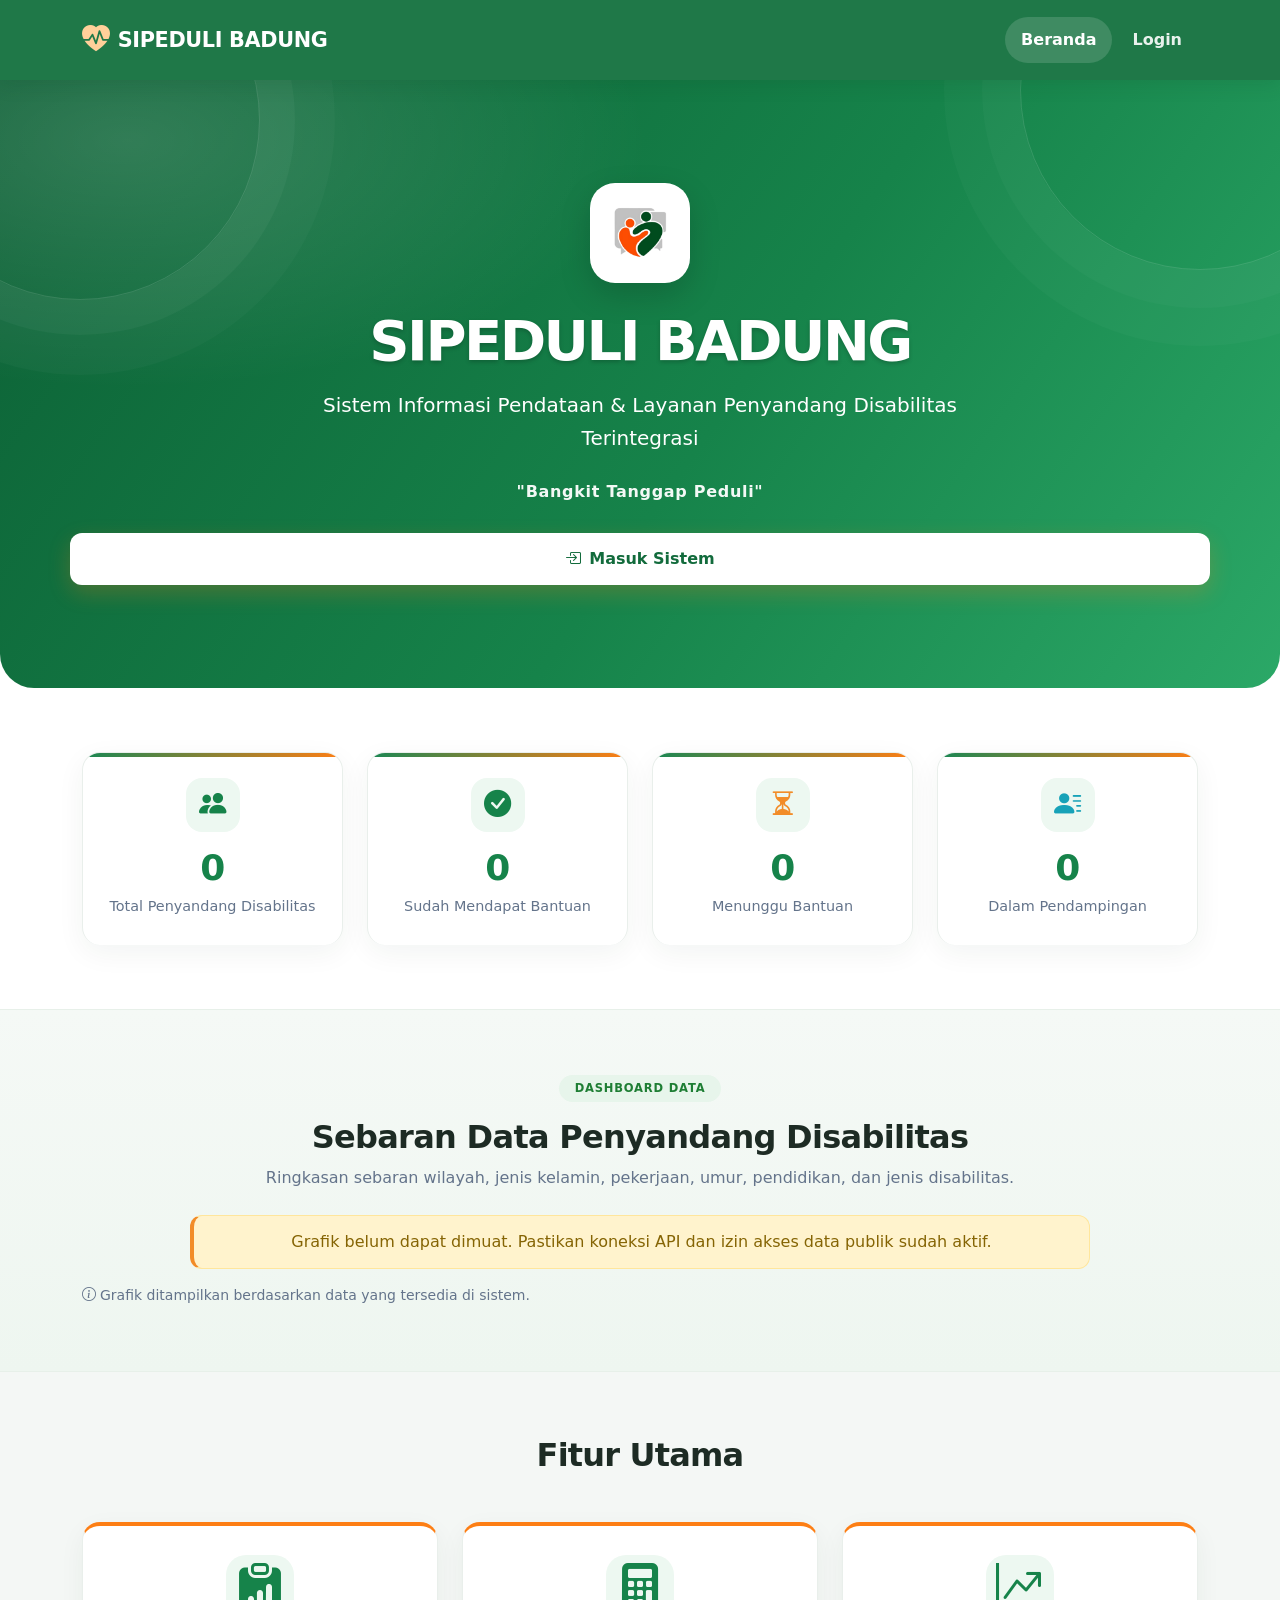
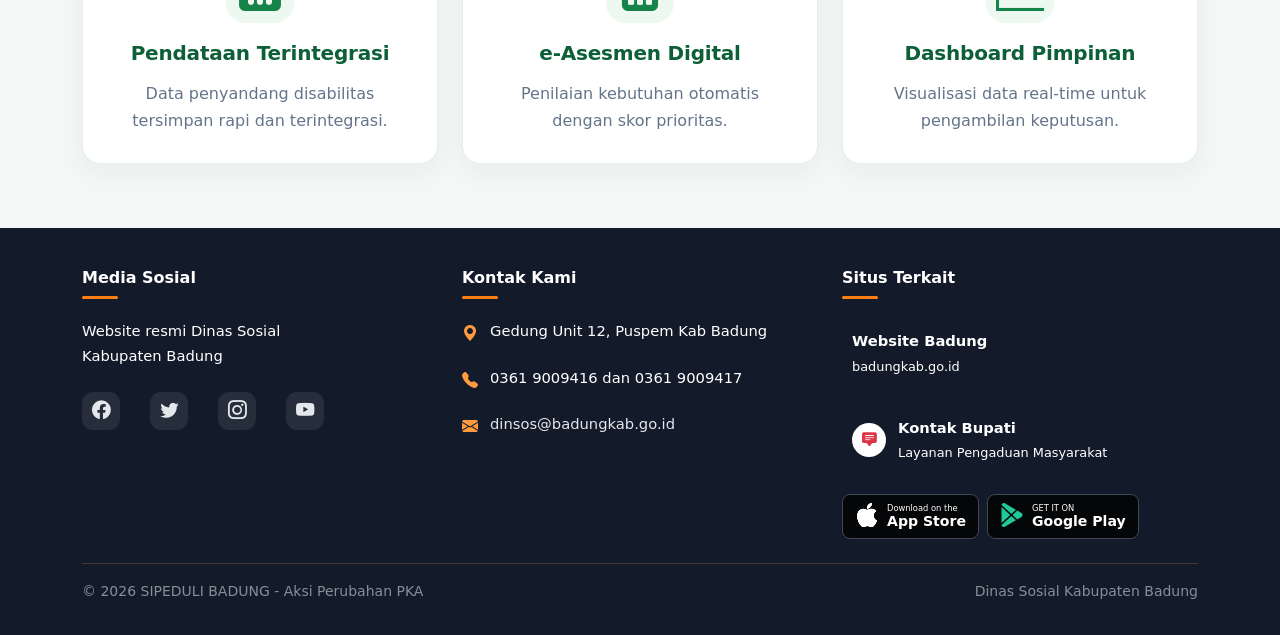
==== commit a89ca5a3: "Update index.html" ====
--- a/index.html
+++ b/index.html
@@ -196,11 +196,11 @@
         <div class="text-center mb-4">
           <span class="badge rounded-pill px-3 py-2" style="background:#e7f5eb;color:#1e7e34;">DASHBOARD DATA</span>
           <h2 class="fw-bold mt-3" style="color:var(--dark-green);">Sebaran Data Penyandang Disabilitas</h2>
-          <p class="text-muted mx-auto" style="max-width:760px;">Ringkasan sebaran wilayah, jenis kelamin, pekerjaan, umur, pendidikan, dan jenis disabilitas. Grafik batang digunakan untuk wilayah, pekerjaan, dan pendidikan agar nama kategori serta jumlah mudah dibandingkan.</p>
+          <p class="text-muted mx-auto" style="max-width:760px;">Ringkasan sebaran wilayah, jenis kelamin, pekerjaan, umur, pendidikan, dan jenis disabilitas.</p>
         </div>
         <div id="analyticsStatus" class="alert alert-light border text-center">Memuat analitik data...</div>
         <div class="row g-4" id="analyticsCharts"></div>
-        <p class="small text-muted mt-3 mb-0"><i class="bi bi-info-circle me-1"></i>Grafik ditampilkan berdasarkan data yang tersedia di sistem. Kategori kosong atau belum diisi dikelompokkan sebagai “Belum diisi”.</p>
+        <p class="small text-muted mt-3 mb-0"><i class="bi bi-info-circle me-1"></i>Grafik ditampilkan berdasarkan data yang tersedia di sistem.</p>
       </div>
     </section>
 
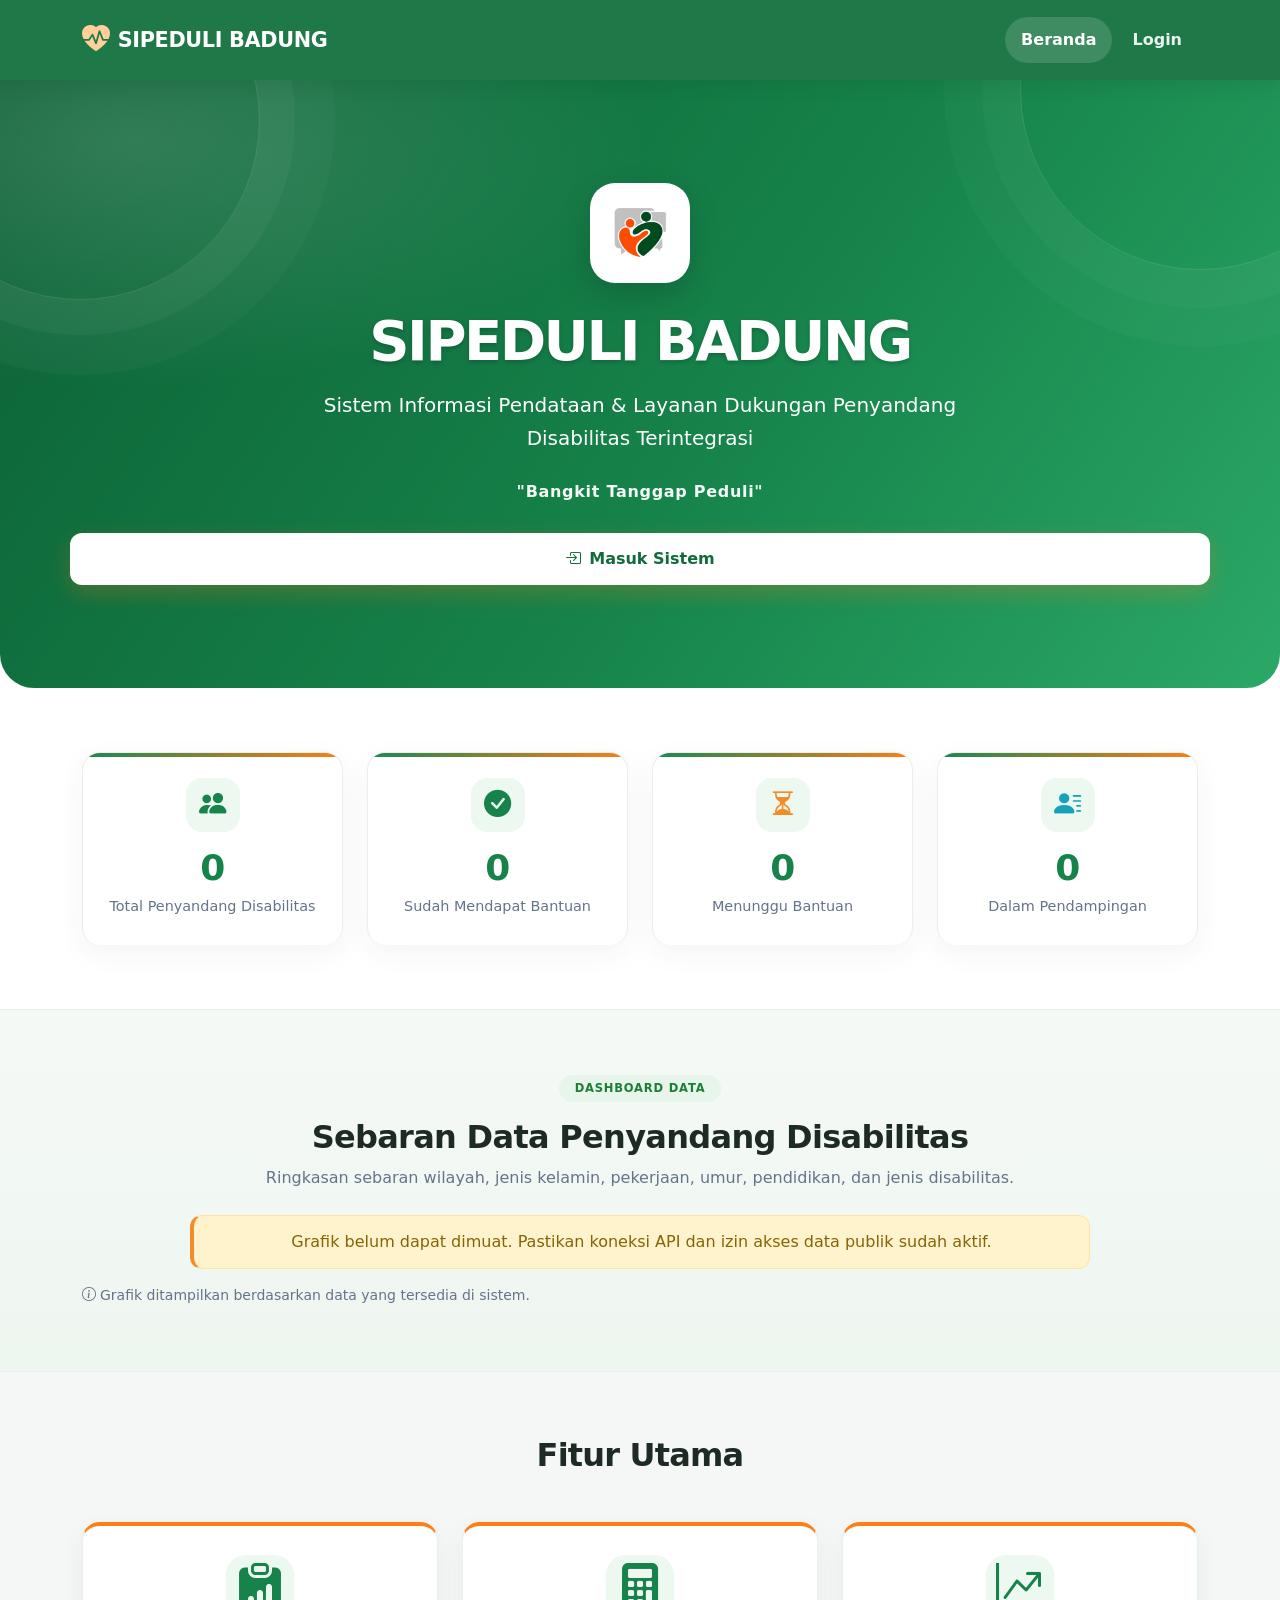
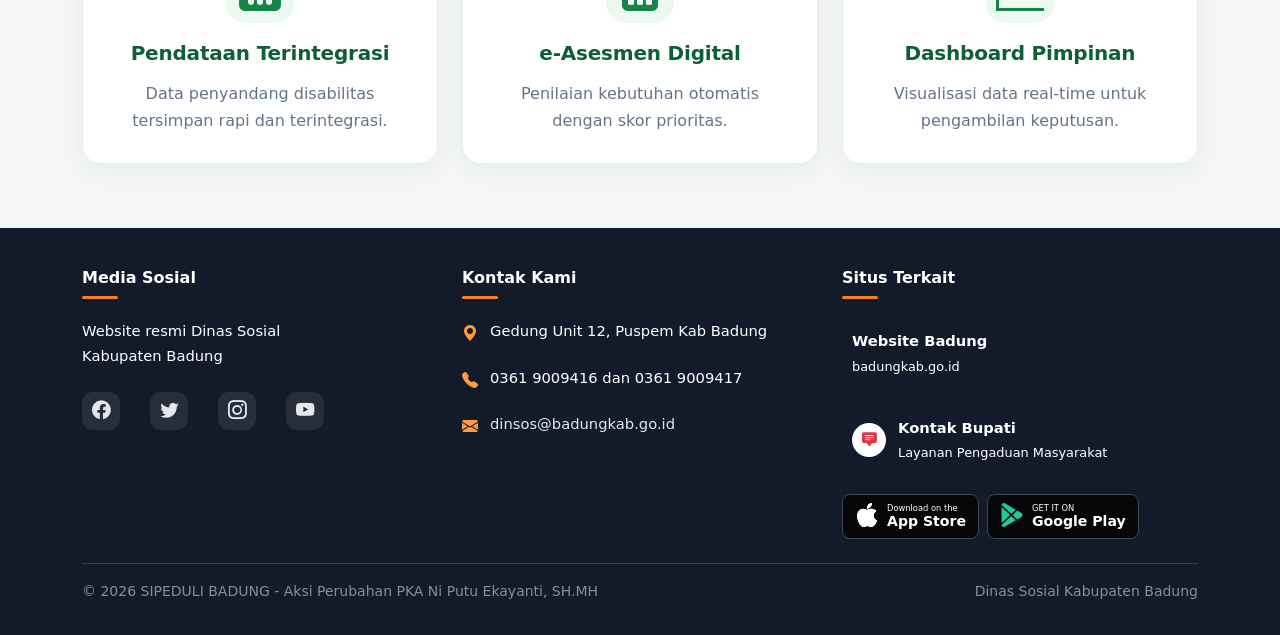
==== commit c27ff904: "Update index.html" ====
--- a/index.html
+++ b/index.html
@@ -145,7 +145,7 @@
             <div class="row justify-content-center">
 <img src="assets/img/sipeduli-logo.png" alt="Logo" style="width: 90px; height: 80px;">
                     <h1 class="hero-title">SIPEDULI BADUNG</h1>
-                    <p class="lead mb-4">Sistem Informasi Pendataan & Layanan Penyandang Disabilitas Terintegrasi</p>
+                    <p class="lead mb-4">Sistem Informasi Pendataan & Layanan Dukungan Penyandang Disabilitas Terintegrasi</p>
                     <p class="mb-5 fst-bold">"Bangkit Tanggap Peduli"</p>
                     <a href="login.html" class="btn btn-login-hero btn-lg">
                         <i class="bi bi-box-arrow-in-right me-2"></i>Masuk Sistem
@@ -270,7 +270,7 @@
             </div>
             <hr class="border-secondary mt-4 mb-3">
             <div class="d-flex flex-column flex-sm-row justify-content-between gap-2">
-                <small class="text-white-50">&copy; 2026 SIPEDULI BADUNG - Aksi Perubahan PKA</small>
+                <small class="text-white-50">&copy; 2026 SIPEDULI BADUNG - Aksi Perubahan PKA Ni Putu Ekayanti, SH.MH</small>
                 <small class="text-white-50">Dinas Sosial Kabupaten Badung</small>
             </div>
         </div>
